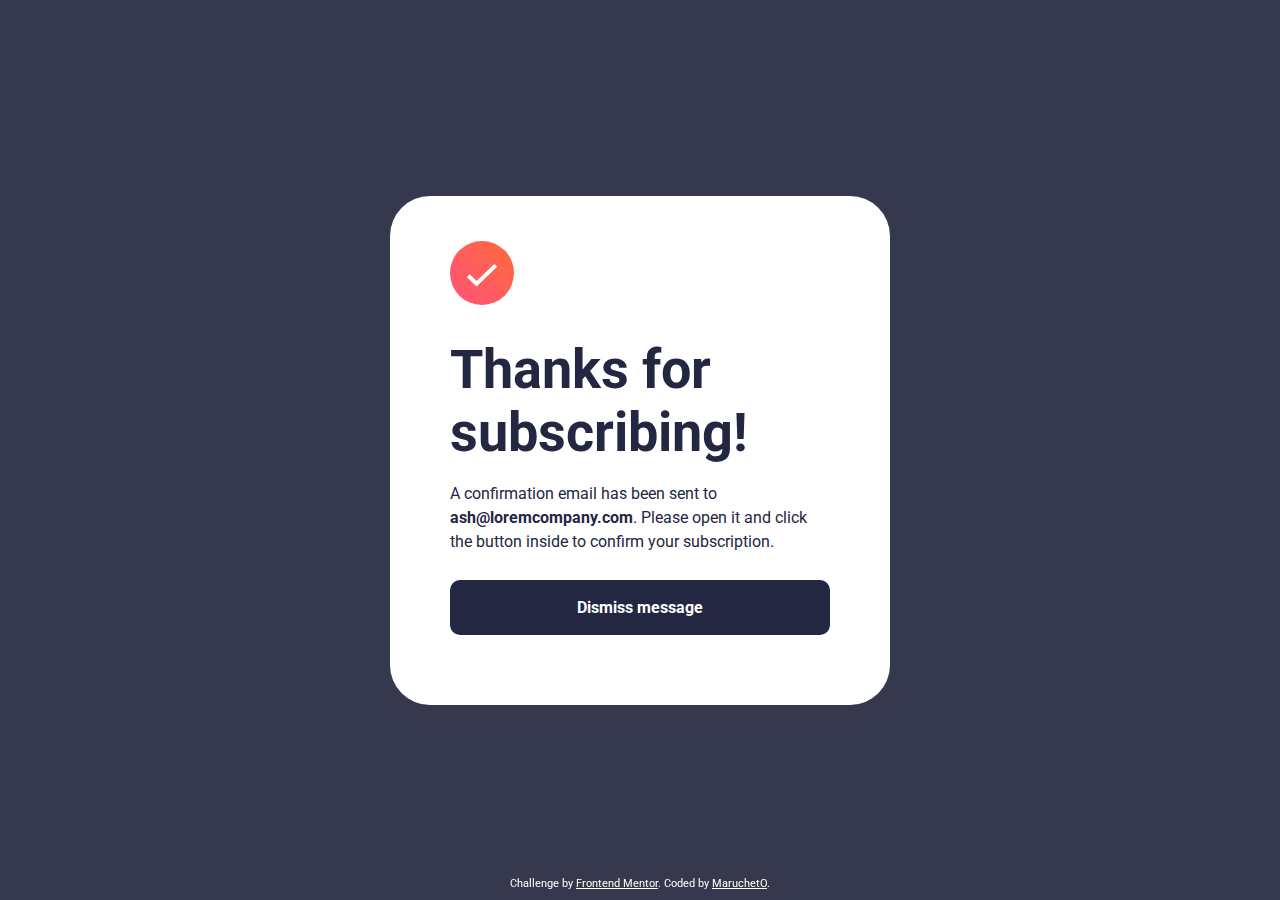
==== success.html @ 31b9be24 "Update html and css" ====
<!DOCTYPE html>
<html lang="en">
  <head>
    <meta charset="UTF-8" />
    <meta name="viewport" content="width=device-width, initial-scale=1.0" />
    <link rel="stylesheet" href="success.css" />
    <link
      rel="icon"
      type="image/png"
      sizes="32x32"
      href="./assets/images/favicon-32x32.png"
    />
    <title>
      Frontend Mentor | Newsletter sign-up form with success message
    </title>
  </head>
  <body>
    <!-- Success message start -->
    <div class="success-card">
      <div class="success-text">
        <img
          src="/assets/images/icon-success.svg"
          alt=""
          class="success-icon"
        />
        <h1>Thanks for subscribing!</h1>
        <p class="confirm-text">
          A confirmation email has been sent to
          <strong><span class="email-input">ash@loremcompany.com</span></strong
          >. Please open it and click the button inside to confirm your
          subscription.
        </p>
      </div>
      <form action="/index.html" class="form">
        <button class="dismiss-button">Dismiss message</button>
      </form>
    </div>
    <!-- Success message end -->

    <div class="attribution">
      Challenge by
      <a href="https://www.frontendmentor.io?ref=challenge" target="_blank"
        >Frontend Mentor</a
      >. Coded by
      <a href="https://www.frontendmentor.io/profile/MaruchetO">MaruchetO</a>.
    </div>
    <script src="success.js"></script>
  </body>
</html>
---- success.css ----
@import url("https://fonts.googleapis.com/css2?family=Roboto:ital,wght@0,100..900;1,100..900&display=swap");

:root {
  /* Primary */
  --Red: hsl(4, 100%, 67%);
  /* Neutral */
  --Blue-800: hsl(234, 29%, 20%);
  --Blue-700: hsl(235, 18%, 26%);
  --Grey: hsl(0, 0%, 58%);
  --White: hsl(0, 0%, 100%);
}

*,
::before,
::after {
  margin: 0;
  padding: 0;
  box-sizing: border-box;
}

body {
  min-height: 100vh;
  display: flex;
  /* flex-direction: column; */
  align-items: center;
  justify-content: center;
  /* justify-content: space-between; */
  background-color: hsl(235, 18%, 26%);
  font-family: "Roboto", sans-serif;
  color: var(--Blue-800);
  font-size: 13px;
}

.success-card {
  background-color: var(--White);
  /* width: 380px; */
  /* height: 513px; */
  border-radius: 40px;
  /* padding: 60px; */
}
img {
  margin: 45px 60px 30px;
}
h1 {
  width: 380px;
  font-size: 3.375rem;
  padding-bottom: 18px;
  margin-inline: 60px;
}
.confirm-text {
  width: 380px;
  font-size: 1rem;
  line-height: 1.5;
  padding-bottom: 26px;
  margin-inline: 60px;
}
.dismiss-button {
  width: 380px;
  padding: 18px;
  background-color: var(--Blue-800);
  color: var(--White);
  font-family: "Roboto", sans-serif;
  font-size: 1rem;
  font-weight: 700;
  border: none;
  border-radius: 10px;
  margin: 0 60px 70px;
  cursor: pointer;
}
.dismiss-button:hover {
  background-image: linear-gradient(to right, #ff5c6a, #fc693e);
  box-shadow: 0px 10px 30px rgba(255, 92, 106, 0.5);
}

/* Attribution */
.attribution {
  font-size: 11px;
  text-align: center;
  position: fixed;
  bottom: 10px;
  color: var(--White);
}
.attribution a {
  color: var(--White);
  font-size: 11px;
}

@media (max-width: 960px) {
  body {
    min-height: 100vh;
    display: flex;
    align-items: stretch;
    justify-content: center;
    background-color: var(--White);
  }
  .success-card {
    padding-top: 150px;
    background-color: var(--White);
    border-radius: 0px;
    display: flex;
    flex-direction: column;
    justify-content: space-between;
  }
  .success-icon {
    width: 64px;
  }
  img {
    margin: 0 20px 30px;
  }
  h1 {
    width: 335px;
    font-size: 2.625rem;
    line-height: 1;
    padding-bottom: 24px;
    margin-inline: 20px;
  }
  .confirm-text {
    width: 335px;
    font-size: 1rem;
    line-height: 1.5;
    padding-bottom: 26px;
    margin-inline: 20px;
  }

  .dismiss-button {
    width: 335px;
    padding: 18px;
    background-color: var(--Blue-800);
    color: var(--White);
    font-family: "Roboto", sans-serif;
    font-size: 1rem;
    font-weight: 700;
    border: none;
    border-radius: 10px;
    margin: 0 20px 50px;
    /* align-self: flex-end; */
  }

  /* Attribution */
  .attribution {
    font-size: 11px;
    text-align: center;
    position: fixed;
    bottom: 10px;
    color: black;
  }
  .attribution a {
    color: hsl(228, 45%, 44%);
    font-size: 11px;
  }
}
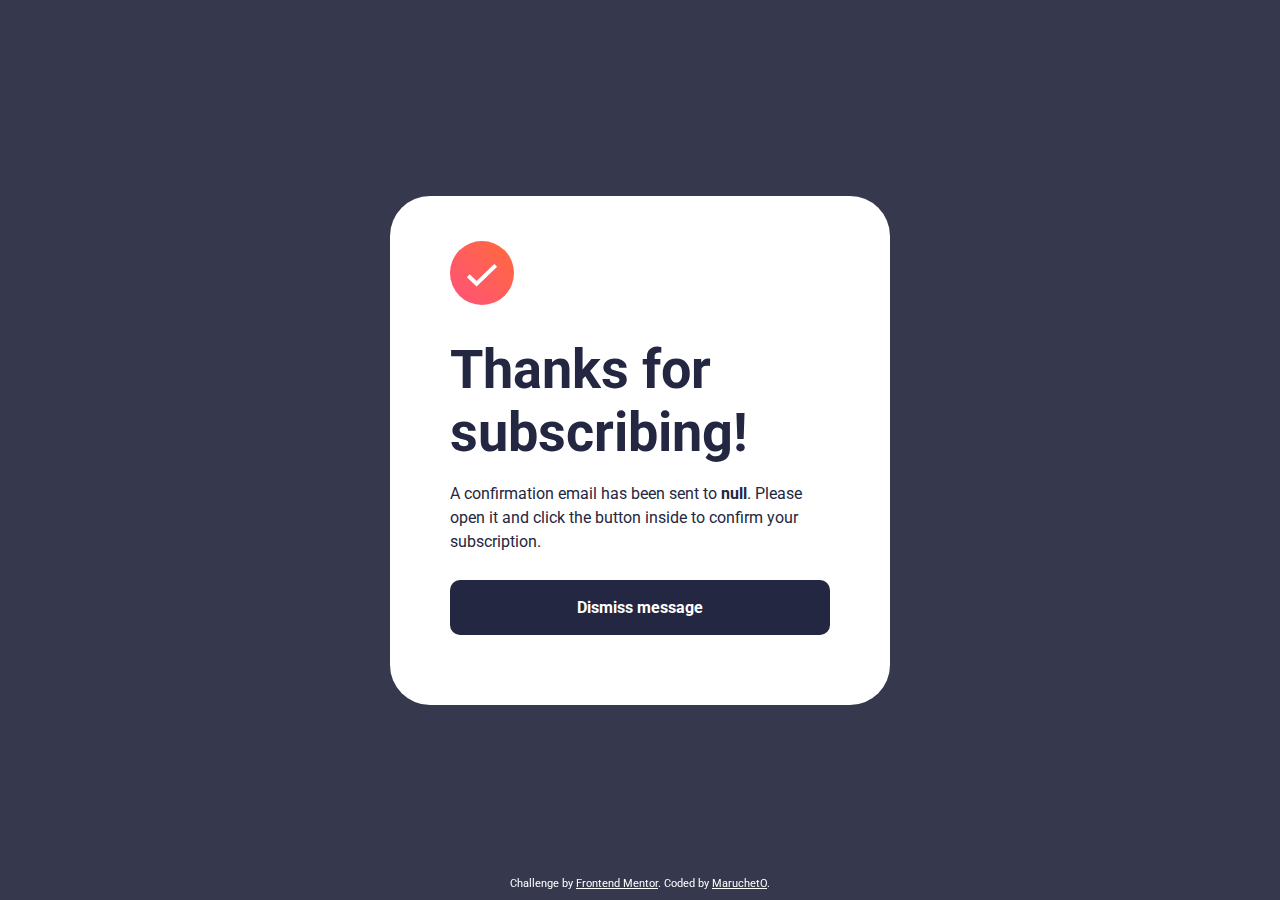
==== commit f1900bbc: "Update path in html" ====
--- a/success.html
+++ b/success.html
@@ -19,7 +19,7 @@
     <div class="success-card">
       <div class="success-text">
         <img
-          src="/assets/images/icon-success.svg"
+          src="./assets/images/icon-success.svg"
           alt=""
           class="success-icon"
         />
@@ -31,7 +31,10 @@
           subscription.
         </p>
       </div>
-      <form action="/index.html" class="form">
+      <form
+        action="/Newsletter-sign-up-form-with-success-message/index.html"
+        class="form"
+      >
         <button class="dismiss-button">Dismiss message</button>
       </form>
     </div>
